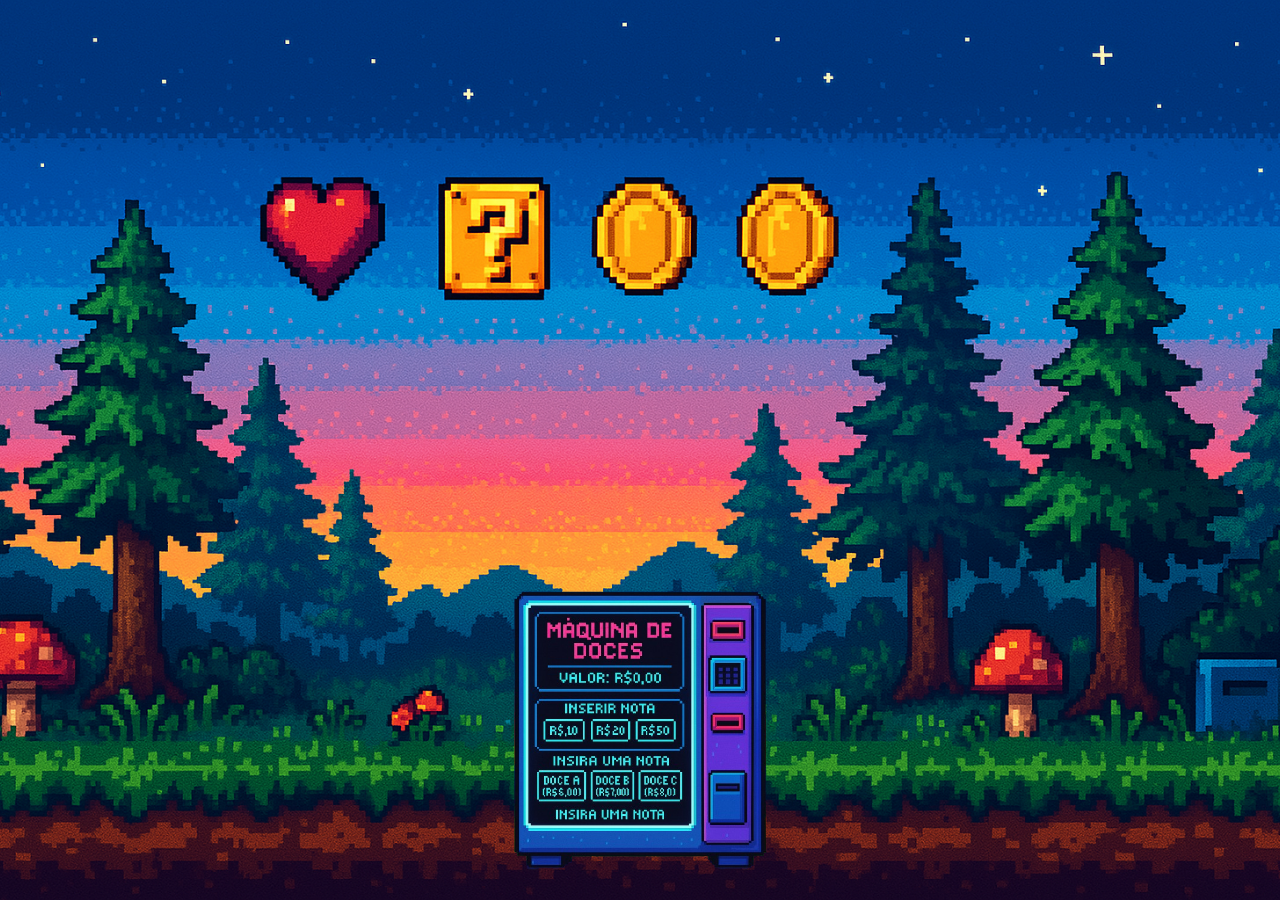
==== index.html @ 86278139 "Primeiro commit" ====
<!DOCTYPE html>
<html lang="pt-br">
<head>
  <meta charset="UTF-8" />
  <meta name="viewport" content="width=device-width, initial-scale=1.0" />
  <title>Máquina de Doces</title>
  <link rel="stylesheet" href="style.css" />
  <link href="https://fonts.googleapis.com/css2?family=Press+Start+2P&display=swap" rel="stylesheet" />
</head>
<body>
  <!-- Botão para abrir a máquina -->
  <div id="abrir-maquina">
    <img src="vending-machine.png" alt="Abrir Máquina" />
  </div>

  <!-- Interface da máquina -->
  <div class="container" id="maquina-container">
    <div class="interface-layout">
      <!-- Interface principal -->
      <div class="interface-main">
        <button id="fechar-maquina" title="Fechar">✖</button>

        <div class="hud-box">
          <h1>Máquina de Doces</h1>
          <div id="estado">Valor: R$0,00</div>
        </div>

        <div class="hud-box">
          <div class="section">
            <h2>Inserir Nota</h2>
            <div class="recharge-buttons">
              <button class="nota" data-valor="1">R$1,00</button>
              <button class="nota" data-valor="2">R$2,00</button>
              <button class="nota" data-valor="5">R$5,00</button>
            </div>
          </div>
        </div>

        <div class="hud-box">
          <div class="section">
            <h2>Escolher Doce</h2>
            <div class="candy-buttons">
              <button class="doce" data-doce="A" disabled>Doce A (R$6,00)</button>
              <button class="doce" data-doce="B" disabled>Doce B (R$7,00)</button>
              <button class="doce" data-doce="C" disabled>Doce C (R$8,00)</button>
            </div>
          </div>
        </div>

        <div id="mensagem">Insira uma nota</div>
      </div>

      <!-- Painel lateral -->
      <div class="interface-panel">
        <div id="coin-slot"></div>
      </div>
    </div>
  </div>

  <audio id="som-moeda" src="coin.mp3" preload="auto"></audio>
  <script src="script.js"></script>
</body>
</html>
---- style.css ----
* {
    margin: 0;
    padding: 0;
    box-sizing: border-box;
  }
  
  body {
    font-family: 'Press Start 2P', Arial, sans-serif;
    display: flex;
    justify-content: center;
    align-items: center;
    height: 100vh;
    background-image: url("background.png");
    background-size: cover;
    background-position: center;
    background-repeat: no-repeat;
    position: relative;
  }
  
  #abrir-maquina {
    position: absolute;
    bottom: 20px;
    left: 50%;
    transform: translateX(-50%);
    cursor: pointer;
    z-index: 5;
  }
  
  #abrir-maquina img {
    width: 300px;
    height: auto;
    transition: transform 0.3s ease;
  }
  
  #abrir-maquina img:hover {
    transform: scale(1.05);
  }
  
  .container {
    flex-direction: column;
    align-items: center;
    position: relative;
    background-color: #0c0f2c;
    padding: 30px;
    border-radius: 4px;
    border: 3px solid #00f7ff;
    box-shadow:
      inset 0 0 0 2px #031124,
      0 0 12px #00f7ff,
      0 0 32px #00f7ff;
    width: 560px;
    opacity: 0;
    transform: translateY(60px) scale(0.95);
    transition: all 0.4s ease;
    pointer-events: none;
    text-align: center;
  }
  
  .container.visible {
    opacity: 1;
    transform: translateY(0) scale(1);
    pointer-events: auto;
  }
  
  #fechar-maquina {
    position: absolute;
    top: 12px;
    right: 140px; /* distância suficiente da borda da interface-panel */
    background: transparent;
    border: none;
    font-size: 22px;
    font-family: 'Courier New', Courier, monospace;
    color: #a94442;
    cursor: pointer;
    transition: color 0.2s, transform 0.2s;
    z-index: 30;
  }
  
  #fechar-maquina:hover {
    color: #ff0000;
    transform: scale(1.1);
  }
  
  
  h1 {
    font-size: 20px;
    margin-bottom: 25px;
    color: #ff3d96;
    text-shadow: 0 0 4px #ff3d96, 0 0 8px #ff3d96;
    letter-spacing: 1px;
    text-align: center;
  }
  
  .section {
    margin-bottom: 20px;
    text-align: center;
  }
  
  .section h2 {
    font-size: 14px;
    color: #00f7ff;
    margin-bottom: 12px;
    text-shadow: 0 0 3px #00f7ff;
  }
  
  .button-container {
    display: flex;
    flex-direction: column;
    align-items: center;
  }
  
  .recharge-buttons,
  .candy-buttons {
    display: flex;
    justify-content: center;
    gap: 10px;
    margin-bottom: 10px;
  }
  
  .recharge-buttons button {
    width: 80px;
  }
  
  .candy-buttons button {
    width: 120px;
  }
  
  button {
    background-color: #031124;
    border: 2px solid #00f7ff;
    color: #00f7ff;
    font-size: 10px;
    font-family: 'Press Start 2P', monospace;
    text-transform: uppercase;
    padding: 8px 12px;
    cursor: pointer;
    box-shadow: inset 0 0 0 1px #000, 0 0 5px #00f7ff;
    transition: transform 0.2s ease, box-shadow 0.2s ease;
  }
  
  button:hover {
    background-color: #0a182e;
    box-shadow: 0 0 10px #00f7ff;
  }
  
  button:active {
    transform: scale(0.95);
  }
  
  button:disabled {
    background-color: #111;
    border-color: #333;
    color: #666;
    box-shadow: none;
    cursor: not-allowed;
  }
  
  #estado {
    font-size: 14px;
    margin-bottom: 20px;
    color: #00f7ff;
    text-shadow: 0 0 4px #00f7ff;
  }
  
  #mensagem {
    background-color: #031124;
    border: 2px solid #00f7ff;
    color: #00f7ff;
    padding: 10px;
    margin-top: 20px;
    font-size: 12px;
    text-shadow: 0 0 3px #00f7ff;
    border-radius: 4px;
  }
  
  .hud-box {
    background-color: #000814;
    border: 2px solid #00f7ff;
    padding: 18px;
    margin-bottom: 16px;
    width: 100%;
    box-shadow: inset 0 0 0 2px #00f7ff;
  }
  
  .interface-layout {
    display: flex;
    width: 100%;
  }
  
  .interface-main {
    flex: 1;
  }
  
  /* Painel lateral com fresta e moeda inserida */
  .interface-panel {
    width: 130px;
    background: linear-gradient(180deg, #3f008e, #7a00c7);
    border-left: 4px solid #00f7ff;
    box-shadow:
      inset 0 0 0 3px #000,
      0 0 12px #00f7ff,
      4px 0 0 #000; /* black right edge for pixel look */
    position: relative;
    display: flex;
    flex-direction: column;
    align-items: center;
    justify-content: flex-start;
    padding-top: 40px;
  }
  
  
  /* Fresta centralizada na segunda metade vertical */
  #coin-slot {
    position: absolute;
    top: 65%;
    left: 50%;
    transform: translateX(-50%);
    width: 50px;
    height: 10px;
    background: #000;
    border: 3px solid #00f7ff;
    box-shadow: inset 0 0 0 1px #002a2e, 0 0 6px #00f7ff;
    border-radius: 2px;
    z-index: 5;
  }
  
  /* Animação da moeda alinhada à fresta */
  .coin {
    position: absolute;
    top: -40px;
    left: 50%;
    transform: translateX(-50%);
    width: 24px;
    height: 24px;
    background-color: gold;
    border-radius: 50%;
    border: 2px solid #d8a400;
    opacity: 0;
    animation: coin-fall 1s forwards;
    z-index: 10;
  }
  
  @keyframes coin-fall {
    0%   { top: -40px; opacity: 1; }
    50%  { top: 100px; }
    100% { top: calc(65% + 5px); opacity: 0; }
  }
  
  /* Doce entregue */
  .doce-entregue {
    position: absolute;
    top: 50%;
    left: 50%;
    transform: translate(-50%, -50%);
    font-size: 24px;
    font-weight: bold;
    background-color: #111;
    color: #fff;
    border: 2px solid #ff00cc;
    padding: 20px 30px;
    border-radius: 12px;
    box-shadow: 0 0 10px #ff00cc;
    animation: aparecer-doce 0.5s ease-out, desaparecer-doce 0.5s ease-in 1.5s forwards;
    z-index: 15;
  }
  
  @keyframes aparecer-doce {
    from {
      opacity: 0;
      transform: translate(-50%, -60%);
    }
    to {
      opacity: 1;
      transform: translate(-50%, -50%);
    }
  }
  
  @keyframes desaparecer-doce {
    to {
      opacity: 0;
      transform: translate(-50%, -40%);
    }
  }
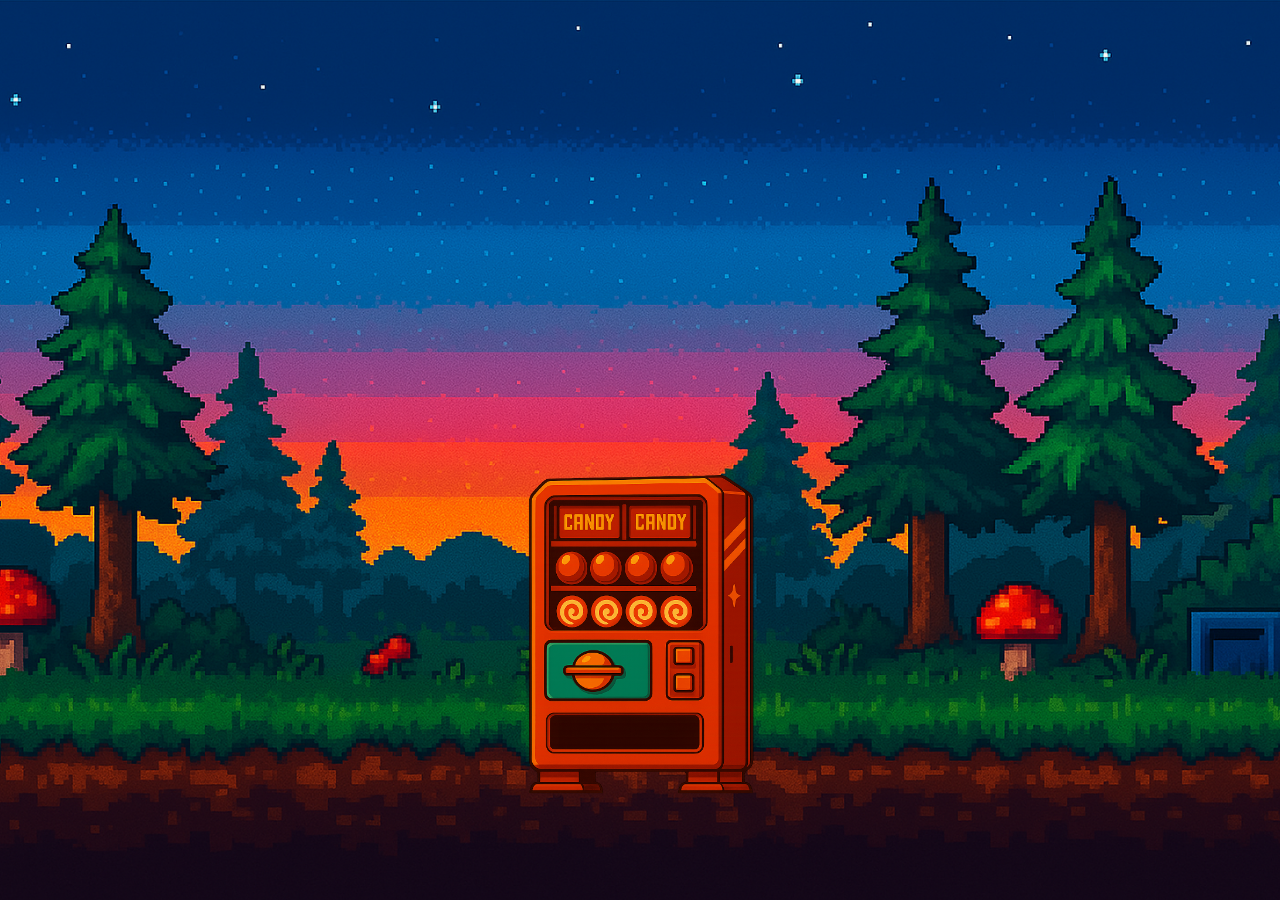
==== commit f656f65d: "Alterou o estilo do menu. Inserimos saída do doce de forma mais visual e alteramos também os nomes p" ====
--- a/index.html
+++ b/index.html
@@ -40,14 +40,17 @@
           <div class="section">
             <h2>Escolher Doce</h2>
             <div class="candy-buttons">
-              <button class="doce" data-doce="A" disabled>Doce A (R$6,00)</button>
-              <button class="doce" data-doce="B" disabled>Doce B (R$7,00)</button>
-              <button class="doce" data-doce="C" disabled>Doce C (R$8,00)</button>
+              <button class="doce" data-doce="A" disabled>Caramelo (R$6,00)</button>
+              <button class="doce" data-doce="B" disabled>Bombom (R$7,00)</button>
+              <button class="doce" data-doce="C" disabled>Barra Chocolate (R$8,00)</button>
             </div>
           </div>
         </div>
 
         <div id="mensagem">Insira uma nota</div>
+
+        <!-- Porta de saída do doce -->
+        <div id="saida-doce"></div>
       </div>
 
       <!-- Painel lateral -->
--- a/style.css
+++ b/style.css
@@ -1,284 +1,292 @@
 * {
-    margin: 0;
-    padding: 0;
-    box-sizing: border-box;
-  }
-  
-  body {
-    font-family: 'Press Start 2P', Arial, sans-serif;
-    display: flex;
-    justify-content: center;
-    align-items: center;
-    height: 100vh;
-    background-image: url("background.png");
-    background-size: cover;
-    background-position: center;
-    background-repeat: no-repeat;
-    position: relative;
-  }
-  
-  #abrir-maquina {
-    position: absolute;
-    bottom: 20px;
-    left: 50%;
-    transform: translateX(-50%);
-    cursor: pointer;
-    z-index: 5;
-  }
-  
-  #abrir-maquina img {
-    width: 300px;
-    height: auto;
-    transition: transform 0.3s ease;
-  }
-  
-  #abrir-maquina img:hover {
-    transform: scale(1.05);
-  }
-  
-  .container {
-    flex-direction: column;
-    align-items: center;
-    position: relative;
-    background-color: #0c0f2c;
-    padding: 30px;
-    border-radius: 4px;
-    border: 3px solid #00f7ff;
-    box-shadow:
-      inset 0 0 0 2px #031124,
-      0 0 12px #00f7ff,
-      0 0 32px #00f7ff;
-    width: 560px;
+  margin: 0;
+  padding: 0;
+  box-sizing: border-box;
+}
+
+body {
+  font-family: 'Press Start 2P', Arial, sans-serif;
+  display: flex;
+  justify-content: center;
+  align-items: center;
+  height: 100vh;
+  background-image: url("background.png");
+  background-size: cover;
+  background-position: center;
+  background-repeat: no-repeat;
+  position: relative;
+}
+
+#abrir-maquina {
+  position: absolute;
+  bottom: 20px;
+  left: 50%;
+  transform: translateX(-50%);
+  cursor: pointer;
+  z-index: 5;
+}
+
+#abrir-maquina img {
+  width: 300px;
+  height: auto;
+  transition: transform 0.3s ease;
+}
+
+#abrir-maquina img:hover {
+  transform: scale(1.05);
+}
+
+.container {
+  flex-direction: column;
+  align-items: center;
+  position: relative;
+  background-color: #d6341c;
+  padding: 30px;
+  padding-bottom: 80px;
+  border-radius: 6px;
+  border: 4px solid #7b1a0c;
+  box-shadow:
+    inset 0 0 0 2px #000,
+    0 0 12px #ff6d00,
+    0 0 32px #ff6d00;
+  width: 560px;
+  opacity: 0;
+  transform: translateY(60px) scale(0.95);
+  transition: all 0.4s ease;
+  pointer-events: none;
+  text-align: center;
+}
+
+.container.visible {
+  opacity: 1;
+  transform: translateY(0) scale(1);
+  pointer-events: auto;
+}
+
+#fechar-maquina {
+  position: absolute;
+  top: 12px;
+  right: 12px; 
+  background: #7b1a0c;
+  border: 2px solid #000;
+  font-size: 22px;
+  font-family: 'Courier New', Courier, monospace;
+  color: #fff;
+  cursor: pointer;
+  transition: transform 0.2s;
+  z-index: 30;
+}
+
+#fechar-maquina:hover {
+  transform: scale(1.1);
+}
+
+h1 {
+  font-size: 20px;
+  margin-bottom: 25px;
+  color: #ffe066;
+  text-shadow: 0 0 4px #ff6d00, 0 0 8px #ffb300;
+  letter-spacing: 1px;
+  text-align: center;
+}
+
+.section {
+  margin-bottom: 20px;
+  text-align: center;
+}
+
+.section h2 {
+  font-size: 14px;
+  color: #fff8c0;
+  margin-bottom: 12px;
+  text-shadow: 0 0 3px #ffb100;
+}
+
+.recharge-buttons,
+.candy-buttons {
+  display: flex;
+  justify-content: center;
+  gap: 5px;
+  margin-bottom: 5px;
+}
+
+.recharge-buttons button,
+.candy-buttons button {
+  width: 120px;
+  background-color: #ff6d00;
+  border: 3px solid #000;
+  color: #fff8c0;
+  font-size: 10px;
+  font-family: 'Press Start 2P', monospace;
+  text-transform: uppercase;
+  padding: 10px;
+  cursor: pointer;
+  box-shadow: inset 2px 2px #7b1a0c;
+  transition: transform 0.2s ease;
+}
+
+button:hover {
+  background-color: #ff8c1a;
+  transform: translateY(-2px);
+}
+
+button:active {
+  transform: scale(0.95);
+}
+
+button:disabled {
+  background-color: #333;
+  border-color: #111;
+  color: #777;
+  box-shadow: none;
+  cursor: not-allowed;
+}
+
+#estado {
+  font-size: 14px;
+  margin-bottom: 20px;
+  color: #fff8c0;
+  text-shadow: 0 0 4px #d8a400;
+}
+
+#mensagem {
+  background-color: #7b1a0c;
+  border: 2px solid #000;
+  color: #fff8c0;
+  padding: 10px;
+  margin-top: 20px;
+  font-size: 12px;
+  text-shadow: 0 0 3px #ffb100;
+  border-radius: 4px;
+}
+
+.hud-box {
+  background-color: #55160f;
+  border: 3px solid #000;
+  padding: 18px;
+  margin-bottom: 16px;
+  width: 100%;
+  box-shadow: inset 2px 2px #2c0c07;
+}
+
+.interface-layout {
+  display: flex;
+  width: 100%;
+}
+
+.interface-main {
+  flex: 1;
+}
+
+.interface-panel {
+  width: 130px;
+  background: #ff6d00;
+  border-left: 4px solid #000;
+  box-shadow:
+    inset 0 0 0 3px #000,
+    0 0 12px #ff7700,
+    4px 0 0 #000;
+  position: relative;
+  display: flex;
+  flex-direction: column;
+  align-items: center;
+  justify-content: flex-start;
+  padding-top: 40px;
+}
+
+#coin-slot {
+  position: absolute;
+  top: 65%;
+  left: 50%;
+  transform: translateX(-50%);
+  width: 50px;
+  height: 10px;
+  background: #000;
+  border: 3px solid #ff7700;
+  box-shadow: inset 0 0 0 1px #002a2e, 0 0 6px #ff7700;
+  border-radius: 2px;
+  z-index: 5;
+}
+
+.coin {
+  position: absolute;
+  top: -40px;
+  left: 50%;
+  transform: translateX(-50%);
+  width: 24px;
+  height: 24px;
+  background-color: gold;
+  border-radius: 50%;
+  border: 2px solid #d8a400;
+  animation: coin-fall 1s ease-in forwards;
+  z-index: 10;
+}
+
+@keyframes coin-fall {
+  0% {
+    top: -40px;
+    opacity: 0.2;
+    transform: translateX(-50%) scale(0.8);
+  }
+  30% {
+    opacity: 1;
+    transform: translateX(-50%) scale(1);
+  }
+  100% {
+    top: calc(65% + 5px);
+    transform: translateX(-50%) scale(1);
+    opacity: 0.8;
+  }
+}
+
+.doce-entregue {
+  position: absolute;
+  bottom: 20px;
+  left: 50%;
+  transform: translateX(-50%);
+  animation: aparecer-doce 0.8s ease-out, desaparecer-doce 0.6s ease-in 2.2s forwards;
+  z-index: 20;
+}
+
+@keyframes aparecer-doce {
+  from {
     opacity: 0;
-    transform: translateY(60px) scale(0.95);
-    transition: all 0.4s ease;
-    pointer-events: none;
-    text-align: center;
-  }
-  
-  .container.visible {
+    transform: translateX(-50%) translateY(-40px);
+  }
+  to {
     opacity: 1;
-    transform: translateY(0) scale(1);
-    pointer-events: auto;
-  }
-  
-  #fechar-maquina {
-    position: absolute;
-    top: 12px;
-    right: 140px; /* distância suficiente da borda da interface-panel */
-    background: transparent;
-    border: none;
-    font-size: 22px;
-    font-family: 'Courier New', Courier, monospace;
-    color: #a94442;
-    cursor: pointer;
-    transition: color 0.2s, transform 0.2s;
-    z-index: 30;
-  }
-  
-  #fechar-maquina:hover {
-    color: #ff0000;
-    transform: scale(1.1);
-  }
-  
-  
-  h1 {
-    font-size: 20px;
-    margin-bottom: 25px;
-    color: #ff3d96;
-    text-shadow: 0 0 4px #ff3d96, 0 0 8px #ff3d96;
-    letter-spacing: 1px;
-    text-align: center;
-  }
-  
-  .section {
-    margin-bottom: 20px;
-    text-align: center;
-  }
-  
-  .section h2 {
-    font-size: 14px;
-    color: #00f7ff;
-    margin-bottom: 12px;
-    text-shadow: 0 0 3px #00f7ff;
-  }
-  
-  .button-container {
-    display: flex;
-    flex-direction: column;
-    align-items: center;
-  }
-  
-  .recharge-buttons,
-  .candy-buttons {
-    display: flex;
-    justify-content: center;
-    gap: 10px;
-    margin-bottom: 10px;
-  }
-  
-  .recharge-buttons button {
-    width: 80px;
-  }
-  
-  .candy-buttons button {
-    width: 120px;
-  }
-  
-  button {
-    background-color: #031124;
-    border: 2px solid #00f7ff;
-    color: #00f7ff;
-    font-size: 10px;
-    font-family: 'Press Start 2P', monospace;
-    text-transform: uppercase;
-    padding: 8px 12px;
-    cursor: pointer;
-    box-shadow: inset 0 0 0 1px #000, 0 0 5px #00f7ff;
-    transition: transform 0.2s ease, box-shadow 0.2s ease;
-  }
-  
-  button:hover {
-    background-color: #0a182e;
-    box-shadow: 0 0 10px #00f7ff;
-  }
-  
-  button:active {
-    transform: scale(0.95);
-  }
-  
-  button:disabled {
-    background-color: #111;
-    border-color: #333;
-    color: #666;
-    box-shadow: none;
-    cursor: not-allowed;
-  }
-  
-  #estado {
-    font-size: 14px;
-    margin-bottom: 20px;
-    color: #00f7ff;
-    text-shadow: 0 0 4px #00f7ff;
-  }
-  
-  #mensagem {
-    background-color: #031124;
-    border: 2px solid #00f7ff;
-    color: #00f7ff;
-    padding: 10px;
-    margin-top: 20px;
-    font-size: 12px;
-    text-shadow: 0 0 3px #00f7ff;
-    border-radius: 4px;
-  }
-  
-  .hud-box {
-    background-color: #000814;
-    border: 2px solid #00f7ff;
-    padding: 18px;
-    margin-bottom: 16px;
-    width: 100%;
-    box-shadow: inset 0 0 0 2px #00f7ff;
-  }
-  
-  .interface-layout {
-    display: flex;
-    width: 100%;
-  }
-  
-  .interface-main {
-    flex: 1;
-  }
-  
-  /* Painel lateral com fresta e moeda inserida */
-  .interface-panel {
-    width: 130px;
-    background: linear-gradient(180deg, #3f008e, #7a00c7);
-    border-left: 4px solid #00f7ff;
-    box-shadow:
-      inset 0 0 0 3px #000,
-      0 0 12px #00f7ff,
-      4px 0 0 #000; /* black right edge for pixel look */
-    position: relative;
-    display: flex;
-    flex-direction: column;
-    align-items: center;
-    justify-content: flex-start;
-    padding-top: 40px;
-  }
-  
-  
-  /* Fresta centralizada na segunda metade vertical */
-  #coin-slot {
-    position: absolute;
-    top: 65%;
-    left: 50%;
-    transform: translateX(-50%);
-    width: 50px;
-    height: 10px;
-    background: #000;
-    border: 3px solid #00f7ff;
-    box-shadow: inset 0 0 0 1px #002a2e, 0 0 6px #00f7ff;
-    border-radius: 2px;
-    z-index: 5;
-  }
-  
-  /* Animação da moeda alinhada à fresta */
-  .coin {
-    position: absolute;
-    top: -40px;
-    left: 50%;
-    transform: translateX(-50%);
-    width: 24px;
-    height: 24px;
-    background-color: gold;
-    border-radius: 50%;
-    border: 2px solid #d8a400;
+    transform: translateX(-50%) translateY(0);
+  }
+}
+
+@keyframes desaparecer-doce {
+  to {
     opacity: 0;
-    animation: coin-fall 1s forwards;
-    z-index: 10;
-  }
-  
-  @keyframes coin-fall {
-    0%   { top: -40px; opacity: 1; }
-    50%  { top: 100px; }
-    100% { top: calc(65% + 5px); opacity: 0; }
-  }
-  
-  /* Doce entregue */
-  .doce-entregue {
-    position: absolute;
-    top: 50%;
-    left: 50%;
-    transform: translate(-50%, -50%);
-    font-size: 24px;
-    font-weight: bold;
-    background-color: #111;
-    color: #fff;
-    border: 2px solid #ff00cc;
-    padding: 20px 30px;
-    border-radius: 12px;
-    box-shadow: 0 0 10px #ff00cc;
-    animation: aparecer-doce 0.5s ease-out, desaparecer-doce 0.5s ease-in 1.5s forwards;
-    z-index: 15;
-  }
-  
-  @keyframes aparecer-doce {
-    from {
-      opacity: 0;
-      transform: translate(-50%, -60%);
-    }
-    to {
-      opacity: 1;
-      transform: translate(-50%, -50%);
-    }
-  }
-  
-  @keyframes desaparecer-doce {
-    to {
-      opacity: 0;
-      transform: translate(-50%, -40%);
-    }
-  }
-  +    transform: translateX(-50%) translateY(20px);
+  }
+}
+
+#saida-doce {
+  width: 100%;
+  max-width: 480px;
+  height: 60px;
+  background-color: #111;
+  border: 2px solid #000;
+  border-radius: 6px;
+  margin: 0 auto;
+  margin-top: 16px;
+  box-shadow: inset 0 0 8px #000;
+}
+
+.shake {
+  animation: shake 0.6s;
+}
+
+@keyframes shake {
+  0% { transform: translateX(0); }
+  20% { transform: translateX(-5px); }
+  40% { transform: translateX(5px); }
+  60% { transform: translateX(-5px); }
+  80% { transform: translateX(5px); }
+  100% { transform: translateX(0); }
+}
